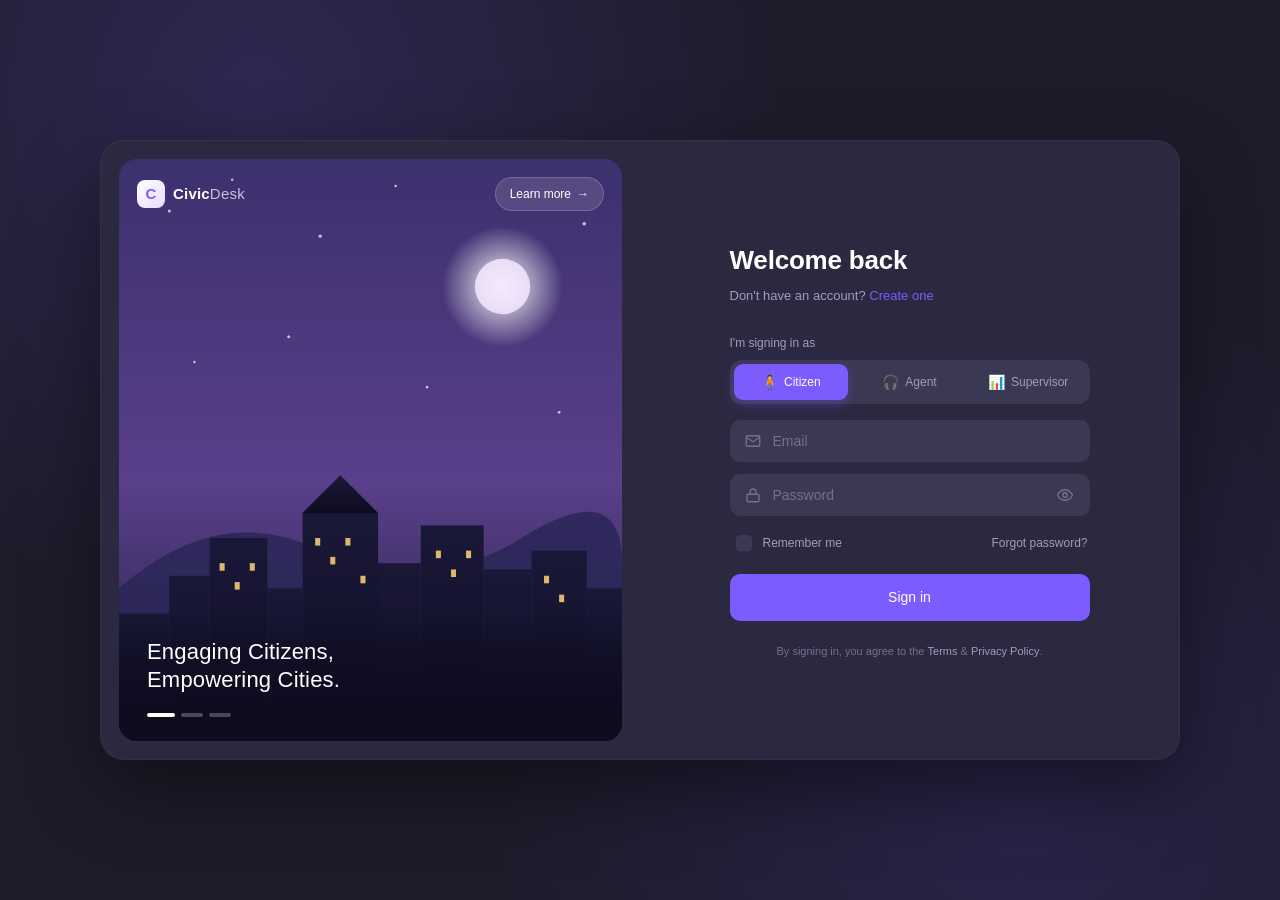
==== index.html @ 08fb34a9 "Add files via upload" ====
<!doctype html>
<html lang="en">
<head>
  <meta charset="utf-8" />
  <meta name="viewport" content="width=device-width, initial-scale=1" />
  <title>Smart Civic Engagement Desk — Sign In</title>
  <link rel="stylesheet" href="styles/main.css" />
  <link rel="stylesheet" href="styles/components.css" />
  <link rel="stylesheet" href="styles/auth.css" />
</head>
<body class="auth-body">
  <main class="auth-page">
    <div class="auth-card">

      <!-- Visual / brand panel -->
      <aside class="auth-visual" aria-hidden="false">
        <div class="auth-visual__inner">
          <div class="auth-visual__top">
            <a href="#" class="auth-brand">
              <span class="auth-brand__mark">C</span>
              <span class="auth-brand__name">Civic<span>Desk</span></span>
            </a>
            <a href="#" class="auth-pill">Learn more <span aria-hidden="true">→</span></a>
          </div>

          <div class="auth-visual__art" aria-hidden="true">
            <svg viewBox="0 0 400 500" preserveAspectRatio="xMidYMid slice" role="img" aria-label="Civic skyline at dusk">
              <defs>
                <linearGradient id="sky" x1="0" y1="0" x2="0" y2="1">
                  <stop offset="0%" stop-color="#3a2f6b"/>
                  <stop offset="55%" stop-color="#5a3f8a"/>
                  <stop offset="100%" stop-color="#1f1c3a"/>
                </linearGradient>
                <linearGradient id="city" x1="0" y1="0" x2="0" y2="1">
                  <stop offset="0%" stop-color="#1a1838"/>
                  <stop offset="100%" stop-color="#0d0c1f"/>
                </linearGradient>
                <radialGradient id="moon" cx="50%" cy="50%" r="50%">
                  <stop offset="0%" stop-color="#fff" stop-opacity="0.95"/>
                  <stop offset="100%" stop-color="#fff" stop-opacity="0"/>
                </radialGradient>
              </defs>

              <rect width="400" height="500" fill="url(#sky)"/>
              <circle cx="305" cy="120" r="48" fill="url(#moon)"/>
              <circle cx="305" cy="120" r="22" fill="#f5e9ff" opacity="0.85"/>

              <g fill="#fff" opacity="0.7">
                <circle cx="40"  cy="60"  r="1.2"/>
                <circle cx="90"  cy="35"  r="1"/>
                <circle cx="160" cy="80"  r="1.3"/>
                <circle cx="220" cy="40"  r="1"/>
                <circle cx="370" cy="70"  r="1.4"/>
                <circle cx="60"  cy="180" r="1"/>
                <circle cx="135" cy="160" r="1.2"/>
                <circle cx="245" cy="200" r="1"/>
                <circle cx="350" cy="220" r="1.1"/>
              </g>

              <path d="M0 360 Q 80 290 160 330 T 320 320 T 400 340 V500 H0 Z" fill="#2a2658" opacity="0.85"/>

              <g fill="url(#city)">
                <rect x="0"   y="380" width="40"  height="120"/>
                <rect x="40"  y="350" width="32"  height="150"/>
                <rect x="72"  y="320" width="46"  height="180"/>
                <rect x="118" y="360" width="28"  height="140"/>
                <rect x="146" y="300" width="60"  height="200"/>
                <polygon points="146,300 176,270 206,300"/>
                <rect x="206" y="340" width="34"  height="160"/>
                <rect x="240" y="310" width="50"  height="190"/>
                <rect x="290" y="345" width="38"  height="155"/>
                <rect x="328" y="330" width="44"  height="170"/>
                <rect x="372" y="360" width="28"  height="140"/>
              </g>

              <g fill="#ffd479" opacity="0.85">
                <rect x="80"  y="340" width="4" height="6"/>
                <rect x="92"  y="355" width="4" height="6"/>
                <rect x="104" y="340" width="4" height="6"/>
                <rect x="156" y="320" width="4" height="6"/>
                <rect x="168" y="335" width="4" height="6"/>
                <rect x="180" y="320" width="4" height="6"/>
                <rect x="192" y="350" width="4" height="6"/>
                <rect x="252" y="330" width="4" height="6"/>
                <rect x="264" y="345" width="4" height="6"/>
                <rect x="276" y="330" width="4" height="6"/>
                <rect x="338" y="350" width="4" height="6"/>
                <rect x="350" y="365" width="4" height="6"/>
              </g>

              <rect x="0" y="450" width="400" height="50" fill="#0d0c1f"/>
            </svg>
          </div>

          <div class="auth-visual__bottom">
            <h2 class="auth-visual__title">Engaging Citizens,<br/>Empowering Cities.</h2>
            <div class="auth-dots" role="tablist" aria-label="Highlights">
              <button class="auth-dot is-active" aria-label="Slide 1" aria-selected="true"></button>
              <button class="auth-dot" aria-label="Slide 2"></button>
              <button class="auth-dot" aria-label="Slide 3"></button>
            </div>
          </div>
        </div>
      </aside>

      <!-- Sign-in panel -->
      <section class="auth-form-panel">
        <div class="auth-form-inner">
          <header class="auth-form-header">
            <h1>Welcome back</h1>
            <p>
              Don't have an account?
              <a href="pages/register.html" class="auth-link">Create one</a>
            </p>
          </header>

          <form id="loginForm" class="auth-form" novalidate>
            <div class="auth-role-select" role="radiogroup" aria-label="Sign in as">
              <span class="auth-role-select__label">I'm signing in as</span>
              <div class="auth-role-segments">
                <button type="button" class="auth-role-seg is-active" data-role="citizen" role="radio" aria-checked="true">
                  <span aria-hidden="true">🧍</span> Citizen
                </button>
                <button type="button" class="auth-role-seg" data-role="agent" role="radio" aria-checked="false">
                  <span aria-hidden="true">🎧</span> Agent
                </button>
                <button type="button" class="auth-role-seg" data-role="supervisor" role="radio" aria-checked="false">
                  <span aria-hidden="true">📊</span> Supervisor
                </button>
              </div>
            </div>

            <div class="auth-field">
              <label for="loginEmail" class="sr-only">Email</label>
              <span class="auth-field__icon" aria-hidden="true">
                <svg viewBox="0 0 24 24" width="18" height="18" fill="none" stroke="currentColor" stroke-width="1.8" stroke-linecap="round" stroke-linejoin="round"><rect x="3" y="5" width="18" height="14" rx="2"/><path d="m3 7 9 6 9-6"/></svg>
              </span>
              <input id="loginEmail" type="email" autocomplete="username" placeholder="Email" required />
            </div>

            <div class="auth-field">
              <label for="loginPassword" class="sr-only">Password</label>
              <span class="auth-field__icon" aria-hidden="true">
                <svg viewBox="0 0 24 24" width="18" height="18" fill="none" stroke="currentColor" stroke-width="1.8" stroke-linecap="round" stroke-linejoin="round"><rect x="4" y="11" width="16" height="10" rx="2"/><path d="M8 11V8a4 4 0 0 1 8 0v3"/></svg>
              </span>
              <input id="loginPassword" type="password" autocomplete="current-password" placeholder="Password" required />
              <button type="button" class="auth-field__toggle" id="pwToggle" aria-label="Show password">
                <svg viewBox="0 0 24 24" width="18" height="18" fill="none" stroke="currentColor" stroke-width="1.8" stroke-linecap="round" stroke-linejoin="round"><path d="M2 12s3.5-7 10-7 10 7 10 7-3.5 7-10 7S2 12 2 12Z"/><circle cx="12" cy="12" r="3"/></svg>
              </button>
            </div>

            <div class="auth-row">
              <label class="auth-checkbox">
                <input type="checkbox" id="rememberMe" />
                <span>Remember me</span>
              </label>
              <a href="pages/forgot-password.html" class="auth-link auth-link--muted">Forgot password?</a>
            </div>

            <button type="submit" class="auth-btn auth-btn--primary">Sign in</button>
          </form>

          <p class="auth-fineprint">
            By signing in, you agree to the
            <a href="#" class="auth-link auth-link--muted">Terms</a> &amp;
            <a href="#" class="auth-link auth-link--muted">Privacy Policy</a>.
          </p>
        </div>
      </section>
    </div>
  </main>

  <script src="scripts/services.js"></script>
  <script>
    document.addEventListener("DOMContentLoaded", () => {
      // Password visibility toggle
      const pwInput  = document.getElementById("loginPassword");
      const pwToggle = document.getElementById("pwToggle");
      pwToggle.addEventListener("click", () => {
        const showing = pwInput.type === "text";
        pwInput.type = showing ? "password" : "text";
        pwToggle.setAttribute("aria-label", showing ? "Show password" : "Hide password");
        pwToggle.classList.toggle("is-on", !showing);
      });

      // Visual carousel dots — swap tagline copy
      const taglines = [
        "Engaging Citizens,<br/>Empowering Cities.",
        "AI Recommendations,<br/>Real-time Service.",
        "Recognize Loyalty,<br/>Build Community.",
      ];
      const titleEl = document.querySelector(".auth-visual__title");
      document.querySelectorAll(".auth-dot").forEach((dot, i) => {
        dot.addEventListener("click", () => {
          document.querySelectorAll(".auth-dot").forEach(d => {
            d.classList.remove("is-active");
            d.setAttribute("aria-selected", "false");
          });
          dot.classList.add("is-active");
          dot.setAttribute("aria-selected", "true");
          titleEl.innerHTML = taglines[i];
        });
      });

// Role selector — segmented control
      let selectedRole = "citizen";
      document.querySelectorAll(".auth-role-seg").forEach((btn) => {
        btn.addEventListener("click", () => {
          document.querySelectorAll(".auth-role-seg").forEach((b) => {
            b.classList.remove("is-active");
            b.setAttribute("aria-checked", "false");
          });
          btn.classList.add("is-active");
          btn.setAttribute("aria-checked", "true");
          selectedRole = btn.getAttribute("data-role");
        });
      });

      // Sign-in submit — honor the selected role
      document.getElementById("loginForm").addEventListener("submit", async (e) => {
        e.preventDefault();
        await window.Services.login(selectedRole);
        window.location.href = destinationFor(selectedRole);
      });

      function destinationFor(role) {
        return role === "citizen"    ? "pages/citizen-dashboard.html"
             : role === "supervisor" ? "pages/insights.html"
                                     : "pages/agent-dashboard.html";
      }
    });
  </script>
</body>
</html>
---- styles/main.css ----
/* =========================================================
   Smart Civic Engagement Desk — Design Tokens & Base
   ========================================================= */

:root {
  /* ---- Color tokens — dark, modern civic palette
     (matches the sign-in / register dark UI) ---- */
  --color-bg: #1d1c2b;
  --color-surface: #2a2940;
  --color-surface-alt: #232238;
  --color-surface-hi: #34324b;        /* slightly lighter (hover, active rows) */
  --color-border: #3d3b55;
  --color-border-strong: #4a4866;

  --color-text: #f3f1ff;
  --color-text-muted: #a09dbe;
  --color-text-subtle: #74708f;

  --color-primary: #7c5cff;           /* signature purple */
  --color-primary-hover: #6a48f0;
  --color-primary-soft: rgba(124, 92, 255, 0.16);

  --color-accent: #4ade80;            /* success green */
  --color-accent-soft: rgba(74, 222, 128, 0.14);

  --color-warn: #fbbf24;
  --color-warn-soft: rgba(251, 191, 36, 0.14);
  --color-danger: #f87171;
  --color-danger-soft: rgba(248, 113, 113, 0.14);
  --color-info: #60a5fa;
  --color-info-soft: rgba(96, 165, 250, 0.14);

  --color-tier-bronze: #c08457;
  --color-tier-silver: #b8c2d0;
  --color-tier-gold:   #f3c969;
  --color-tier-platinum: #b6c4ff;

  /* Spacing */
  --space-1: 4px;
  --space-2: 8px;
  --space-3: 12px;
  --space-4: 16px;
  --space-5: 20px;
  --space-6: 24px;
  --space-8: 32px;
  --space-10: 40px;
  --space-12: 48px;

  /* Radius */
  --radius-sm: 6px;
  --radius-md: 10px;
  --radius-lg: 14px;
  --radius-pill: 999px;

  /* Shadows (deeper for dark UI) */
  --shadow-xs: 0 1px 2px rgba(0, 0, 0, 0.25);
  --shadow-sm: 0 1px 3px rgba(0, 0, 0, 0.3), 0 1px 2px rgba(0, 0, 0, 0.18);
  --shadow-md: 0 6px 18px rgba(0, 0, 0, 0.35);
  --shadow-lg: 0 18px 40px rgba(0, 0, 0, 0.45);

  /* Layout */
  --header-h: 60px;
  --sidebar-w: 240px;
  --sidebar-w-collapsed: 64px;

  /* Typography */
  --font-sans: -apple-system, BlinkMacSystemFont, "Segoe UI", Roboto,
    "Helvetica Neue", Arial, sans-serif;
  --font-mono: ui-monospace, SFMono-Regular, Menlo, Consolas, monospace;
}

/* ---- Reset ---- */
*, *::before, *::after { box-sizing: border-box; }
html, body { margin: 0; padding: 0; }
button { font: inherit; cursor: pointer; }
a { color: inherit; text-decoration: none; }
input, select, textarea, button { font-family: inherit; }
img { max-width: 100%; display: block; }
table { border-collapse: collapse; width: 100%; }

/* ---- Base ---- */
body {
  font-family: var(--font-sans);
  font-size: 14px;
  line-height: 1.5;
  color: var(--color-text);
  background:
    radial-gradient(circle at 18% 8%, rgba(124, 92, 255, 0.10), transparent 45%),
    radial-gradient(circle at 88% 92%, rgba(91, 71, 209, 0.10), transparent 45%),
    var(--color-bg);
  background-attachment: fixed;
  -webkit-font-smoothing: antialiased;
}

h1, h2, h3, h4 { margin: 0 0 var(--space-3); font-weight: 600; color: var(--color-text); }
h1 { font-size: 22px; }
h2 { font-size: 18px; }
h3 { font-size: 16px; }
h4 { font-size: 14px; }

p { margin: 0 0 var(--space-3); }
small, .text-muted { color: var(--color-text-muted); font-size: 12px; }
.text-subtle { color: var(--color-text-subtle); }

/* ---- Utilities ---- */
.flex      { display: flex; }
.flex-col  { display: flex; flex-direction: column; }
.items-center { align-items: center; }
.justify-between { justify-content: space-between; }
.gap-2 { gap: var(--space-2); }
.gap-3 { gap: var(--space-3); }
.gap-4 { gap: var(--space-4); }
.mt-2  { margin-top: var(--space-2); }
.mt-3  { margin-top: var(--space-3); }
.mt-4  { margin-top: var(--space-4); }
.mt-6  { margin-top: var(--space-6); }
.mb-2  { margin-bottom: var(--space-2); }
.mb-3  { margin-bottom: var(--space-3); }
.mb-4  { margin-bottom: var(--space-4); }
.mb-6  { margin-bottom: var(--space-6); }
.w-full { width: 100%; }
.hidden { display: none !important; }

/* Visually hide content but keep it accessible to screen readers */
.sr-only {
  position: absolute !important;
  width: 1px; height: 1px;
  padding: 0; margin: -1px;
  overflow: hidden; clip: rect(0, 0, 0, 0);
  white-space: nowrap; border: 0;
}

.grid { display: grid; gap: var(--space-4); }
.grid-2 { grid-template-columns: repeat(2, minmax(0, 1fr)); }
.grid-3 { grid-template-columns: repeat(3, minmax(0, 1fr)); }
.grid-4 { grid-template-columns: repeat(4, minmax(0, 1fr)); }

@media (max-width: 1100px) {
  .grid-4 { grid-template-columns: repeat(2, 1fr); }
  .grid-3 { grid-template-columns: repeat(2, 1fr); }
}
@media (max-width: 700px) {
  .grid-4, .grid-3, .grid-2 { grid-template-columns: 1fr; }
}
---- styles/components.css ----
/* =========================================================
   Reusable Components: cards, badges, tables, forms, modals
   ========================================================= */

/* ---- Buttons ---- */
.btn {
  display: inline-flex; align-items: center; justify-content: center;
  gap: var(--space-2);
  height: 36px;
  padding: 0 var(--space-4);
  border-radius: var(--radius-md);
  border: 1px solid transparent;
  font-size: 13px; font-weight: 500;
  background: var(--color-surface-hi);
  color: var(--color-text);
  transition: background 0.15s, border-color 0.15s, transform 0.05s;
}
.btn:hover { background: var(--color-border); }
.btn:active { transform: translateY(1px); }
.btn--primary {
  background: var(--color-primary);
  color: #fff;
  border-color: var(--color-primary);
}
.btn--primary:hover { background: var(--color-primary-hover); border-color: var(--color-primary-hover); }
.btn--ghost {
  background: transparent;
  border-color: var(--color-border);
  color: var(--color-text-muted);
}
.btn--ghost:hover { background: var(--color-surface-hi); color: var(--color-text); }
.btn--danger {
  background: var(--color-danger); color: #fff; border-color: var(--color-danger);
}
.btn--sm { height: 30px; padding: 0 var(--space-3); font-size: 12px; }
.btn--block { width: 100%; }

.btn-group { display: inline-flex; gap: var(--space-2); flex-wrap: wrap; }

/* ---- Cards ---- */
.card {
  background: var(--color-surface);
  border: 1px solid var(--color-border);
  border-radius: var(--radius-lg);
  box-shadow: var(--shadow-xs);
}
.card__header {
  padding: var(--space-4) var(--space-5);
  border-bottom: 1px solid var(--color-border);
  display: flex; align-items: center; justify-content: space-between;
  gap: var(--space-3);
}
.card__title { font-size: 14px; font-weight: 600; margin: 0; }
.card__subtitle { font-size: 12px; color: var(--color-text-muted); }
.card__body { padding: var(--space-5); }
.card__footer {
  padding: var(--space-3) var(--space-5);
  border-top: 1px solid var(--color-border);
  background: var(--color-surface-alt);
  border-radius: 0 0 var(--radius-lg) var(--radius-lg);
}

/* ---- KPI / Summary Card ---- */
.kpi-card {
  background: var(--color-surface);
  border: 1px solid var(--color-border);
  border-radius: var(--radius-lg);
  padding: var(--space-5);
  box-shadow: var(--shadow-xs);
}
.kpi-card__label {
  font-size: 12px; color: var(--color-text-muted);
  text-transform: uppercase; letter-spacing: 0.04em;
  margin-bottom: var(--space-2);
}
.kpi-card__value {
  font-size: 26px; font-weight: 700; color: var(--color-text);
  line-height: 1.1;
}
.kpi-card__delta {
  font-size: 12px; margin-top: var(--space-2);
  display: inline-flex; align-items: center; gap: 4px;
}
.kpi-card__delta.up   { color: var(--color-accent); }
.kpi-card__delta.down { color: var(--color-danger); }

/* ---- Badges ---- */
.badge {
  display: inline-flex; align-items: center; gap: 4px;
  padding: 2px 8px;
  font-size: 11px; font-weight: 600;
  border-radius: var(--radius-pill);
  background: var(--color-surface-alt);
  color: var(--color-text-muted);
  border: 1px solid var(--color-border);
}
.badge--info    { background: var(--color-info-soft); color: var(--color-info); border-color: transparent; }
.badge--success { background: var(--color-accent-soft); color: var(--color-accent); border-color: transparent; }
.badge--warn    { background: var(--color-warn-soft); color: var(--color-warn); border-color: transparent; }
.badge--danger  { background: var(--color-danger-soft); color: var(--color-danger); border-color: transparent; }

.tier-badge {
  display: inline-flex; align-items: center; gap: 6px;
  padding: 4px 10px;
  border-radius: var(--radius-pill);
  font-size: 12px; font-weight: 600;
  background: var(--color-surface-alt);
  border: 1px solid var(--color-border);
}
.tier-badge::before {
  content: ""; width: 8px; height: 8px; border-radius: 50%; background: currentColor;
}
.tier-badge.bronze   { color: var(--color-tier-bronze); }
.tier-badge.silver   { color: var(--color-tier-silver); }
.tier-badge.gold     { color: var(--color-tier-gold); }
.tier-badge.platinum { color: var(--color-tier-platinum); }

/* ---- Avatar ---- */
.avatar {
  width: 36px; height: 36px; border-radius: 50%;
  background: var(--color-primary-soft);
  color: #d8caff;
  display: inline-flex; align-items: center; justify-content: center;
  font-weight: 600; font-size: 13px;
  flex-shrink: 0;
}
.avatar--sm { width: 28px; height: 28px; font-size: 11px; }
.avatar--lg { width: 56px; height: 56px; font-size: 18px; }

/* ---- Tables ---- */
.data-table {
  width: 100%;
  font-size: 13px;
}
.data-table th, .data-table td {
  text-align: left;
  padding: var(--space-3) var(--space-4);
  border-bottom: 1px solid var(--color-border);
  vertical-align: middle;
  color: var(--color-text);
}
.data-table th {
  background: var(--color-surface-alt);
  font-weight: 600;
  font-size: 11px;
  color: var(--color-text-subtle);
  text-transform: uppercase;
  letter-spacing: 0.06em;
}
.data-table tbody tr:hover { background: var(--color-surface-hi); }
.data-table tbody tr:last-child td { border-bottom: none; }
.data-table .row-actions { text-align: right; }

/* ---- Forms ---- */
.form-grid { display: grid; gap: var(--space-4); }
.form-grid--2 { grid-template-columns: 1fr 1fr; }
@media (max-width: 700px) { .form-grid--2 { grid-template-columns: 1fr; } }

.form-field { display: flex; flex-direction: column; gap: 6px; }
.form-field label {
  font-size: 12px; font-weight: 600; color: var(--color-text-muted);
}
.form-field input,
.form-field select,
.form-field textarea {
  height: 38px;
  padding: 0 var(--space-3);
  border: 1px solid transparent;
  border-radius: var(--radius-md);
  background: var(--color-surface-hi);
  font-size: 13px;
  color: var(--color-text);
}
.form-field input::placeholder,
.form-field textarea::placeholder { color: var(--color-text-subtle); }
.form-field textarea { height: auto; padding: 10px var(--space-3); min-height: 90px; }
.form-field input:focus,
.form-field select:focus,
.form-field textarea:focus {
  outline: none;
  border-color: var(--color-primary);
  box-shadow: 0 0 0 3px var(--color-primary-soft);
}

/* ---- Filter bar ---- */
.filter-bar {
  display: flex; align-items: center; flex-wrap: wrap;
  gap: var(--space-3);
  background: var(--color-surface);
  border: 1px solid var(--color-border);
  border-radius: var(--radius-lg);
  padding: var(--space-3) var(--space-4);
  margin-bottom: var(--space-4);
}
.filter-bar select,
.filter-bar input {
  height: 32px;
  padding: 0 var(--space-3);
  border: 1px solid transparent;
  border-radius: var(--radius-md);
  background: var(--color-surface-hi);
  color: var(--color-text);
  font-size: 12px;
}
.filter-bar select:focus, .filter-bar input:focus {
  outline: none; border-color: var(--color-primary);
}

/* ---- Tabs ---- */
.tabs {
  display: flex; gap: var(--space-1);
  border-bottom: 1px solid var(--color-border);
  margin-bottom: var(--space-5);
}
.tab {
  padding: 10px var(--space-4);
  font-size: 13px; font-weight: 500;
  color: var(--color-text-muted);
  border: none; background: transparent;
  border-bottom: 2px solid transparent;
  margin-bottom: -1px;
}
.tab:hover { color: var(--color-text); }
.tab.is-active {
  color: var(--color-primary);
  border-bottom-color: var(--color-primary);
}

/* ---- Timeline ---- */
.timeline { position: relative; padding-left: 24px; }
.timeline::before {
  content: ""; position: absolute;
  left: 7px; top: 6px; bottom: 6px; width: 2px;
  background: var(--color-border);
}
.timeline__item { position: relative; padding-bottom: var(--space-5); }
.timeline__item::before {
  content: ""; position: absolute;
  left: -21px; top: 6px;
  width: 12px; height: 12px;
  border-radius: 50%;
  background: var(--color-bg);
  border: 2px solid var(--color-primary);
}
.timeline__time { font-size: 11px; color: var(--color-text-subtle); }
.timeline__title { font-weight: 600; font-size: 13px; margin: 2px 0; }
.timeline__desc  { font-size: 12px; color: var(--color-text-muted); }

/* ---- Alert banners ---- */
.alert {
  display: flex; gap: var(--space-3); align-items: flex-start;
  padding: var(--space-3) var(--space-4);
  border-radius: var(--radius-md);
  border: 1px solid var(--color-border);
  background: var(--color-surface-alt);
  font-size: 13px;
  margin-bottom: var(--space-3);
}
.alert--warn    { background: var(--color-warn-soft); border-color: transparent; color: var(--color-warn); }
.alert--danger  { background: var(--color-danger-soft); border-color: transparent; color: var(--color-danger); }
.alert--info    { background: var(--color-info-soft); border-color: transparent; color: var(--color-info); }
.alert--success { background: var(--color-accent-soft); border-color: transparent; color: var(--color-accent); }
.alert__icon { font-size: 16px; }

/* ---- Empty / loading states ---- */
.empty-state {
  text-align: center;
  padding: var(--space-8) var(--space-4);
  color: var(--color-text-muted);
  border: 1px dashed var(--color-border);
  border-radius: var(--radius-lg);
}
.empty-state__icon { font-size: 28px; margin-bottom: var(--space-2); opacity: 0.7; }

.skeleton {
  background: linear-gradient(90deg,
    var(--color-surface-alt) 25%,
    var(--color-surface-hi) 50%,
    var(--color-surface-alt) 75%);
  background-size: 200% 100%;
  animation: skel 1.4s infinite;
  border-radius: var(--radius-sm);
}
.skeleton--line { height: 12px; margin: 6px 0; }
@keyframes skel {
  0%   { background-position: 200% 0; }
  100% { background-position: -200% 0; }
}

/* ---- Modals ---- */
.modal-overlay {
  position: fixed; inset: 0;
  background: rgba(8, 7, 18, 0.65);
  backdrop-filter: blur(2px);
  display: none;
  align-items: center; justify-content: center;
  z-index: 100;
  padding: var(--space-4);
}
.modal-overlay.is-open { display: flex; }
.modal {
  background: var(--color-surface);
  border-radius: var(--radius-lg);
  width: 100%; max-width: 520px;
  max-height: 90vh; overflow: auto;
  box-shadow: var(--shadow-lg);
}
.modal__header {
  padding: var(--space-4) var(--space-5);
  border-bottom: 1px solid var(--color-border);
  display: flex; justify-content: space-between; align-items: center;
}
.modal__title { font-size: 15px; font-weight: 600; }
.modal__close {
  background: transparent; border: none; font-size: 20px;
  color: var(--color-text-muted);
}
.modal__body { padding: var(--space-5); }
.modal__footer {
  padding: var(--space-4) var(--space-5);
  border-top: 1px solid var(--color-border);
  display: flex; justify-content: flex-end; gap: var(--space-2);
}

/* ---- Profile summary ---- */
.profile-summary {
  display: flex; gap: var(--space-5); align-items: center;
  flex-wrap: wrap;
}
.profile-summary__meta { line-height: 1.4; }
.profile-summary__name { font-size: 20px; font-weight: 700; margin: 0 0 2px; }
.profile-summary__sub  { font-size: 12px; color: var(--color-text-muted); }
.profile-summary__stats {
  display: flex; gap: var(--space-6); margin-left: auto; flex-wrap: wrap;
}
.profile-stat__label { font-size: 11px; color: var(--color-text-muted); text-transform: uppercase; }
.profile-stat__value { font-size: 18px; font-weight: 700; }

/* ---- Chart placeholder ---- */
.chart-placeholder {
  height: 220px;
  background:
    repeating-linear-gradient(
      45deg,
      var(--color-surface-alt),
      var(--color-surface-alt) 10px,
      var(--color-surface-hi) 10px,
      var(--color-surface-hi) 20px
    );
  border: 1px dashed var(--color-border);
  border-radius: var(--radius-md);
  display: flex; align-items: center; justify-content: center;
  color: var(--color-text-subtle);
  font-size: 12px;
}

/* ---- Recommendation / AI card ---- */
.reco-card {
  border: 1px solid var(--color-border);
  border-radius: var(--radius-md);
  padding: var(--space-4);
  display: flex; gap: var(--space-3);
  background: var(--color-surface);
  transition: opacity 0.2s;
}
.reco-card.is-applied { opacity: 0.55; }
.reco-card__icon {
  width: 32px; height: 32px; border-radius: var(--radius-sm);
  background: var(--color-primary-soft); color: #d8caff;
  display: inline-flex; align-items: center; justify-content: center;
  font-size: 16px; flex-shrink: 0;
}
.reco-card__title { font-weight: 600; font-size: 13px; }
.reco-card__why   { font-size: 12px; color: var(--color-text-muted); margin-top: 2px; }
.reco-card__actions { margin-top: var(--space-3); }

/* ---- Toasts ---- */
.toast-container {
  position: fixed;
  top: 16px; right: 16px;
  display: flex; flex-direction: column; gap: 8px;
  z-index: 200;
  pointer-events: none;
}
.toast {
  pointer-events: auto;
  display: flex; align-items: flex-start; gap: 10px;
  min-width: 260px; max-width: 360px;
  padding: 10px 12px;
  background: var(--color-surface);
  border: 1px solid var(--color-border);
  border-left: 4px solid var(--color-primary);
  border-radius: var(--radius-md);
  box-shadow: var(--shadow-md);
  opacity: 0;
  transform: translateX(8px);
  transition: opacity 0.15s, transform 0.15s;
  font-size: 13px;
}
.toast.is-visible { opacity: 1; transform: translateX(0); }
.toast--success { border-left-color: var(--color-accent); }
.toast--info    { border-left-color: var(--color-info); }
.toast--warn    { border-left-color: var(--color-warn); }
.toast--danger  { border-left-color: var(--color-danger); }
.toast__icon { font-size: 14px; line-height: 1.2; }
.toast__msg  { flex: 1; }
.toast__close {
  background: transparent; border: none; color: var(--color-text-muted);
  font-size: 16px; cursor: pointer; padding: 0 2px;
}

/* ---- Tier progress bar ---- */
.tier-progress {
  display: flex; flex-direction: column; gap: 6px;
}
.tier-progress__bar {
  position: relative;
  height: 8px;
  background: var(--color-border);
  border-radius: var(--radius-pill);
  overflow: hidden;
}
.tier-progress__fill {
  position: absolute; top: 0; left: 0; bottom: 0;
  background: linear-gradient(90deg, var(--color-primary), var(--color-accent));
  border-radius: var(--radius-pill);
  transition: width 0.3s ease;
}
.tier-progress__meta {
  display: flex; justify-content: space-between;
  font-size: 11px; color: var(--color-text-muted);
}

/* ---- Star rating input ---- */
.rating-input {
  display: inline-flex; gap: 4px;
  font-size: 24px; cursor: pointer;
}
.rating-input button {
  background: none; border: none; padding: 0;
  color: var(--color-border-strong); cursor: pointer;
  line-height: 1;
}
.rating-input button.is-on,
.rating-input button.is-hover { color: var(--color-warn); }

/* ---- Login ---- */
.login-shell {
  min-height: 100vh;
  display: grid;
  grid-template-columns: 1fr 1fr;
}
@media (max-width: 900px) { .login-shell { grid-template-columns: 1fr; } }

.login-hero {
  background: linear-gradient(135deg, var(--color-primary) 0%, #2c5fa8 100%);
  color: #fff;
  padding: var(--space-12) var(--space-10);
  display: flex; flex-direction: column; justify-content: space-between;
}
.login-hero h1 { color: #fff; font-size: 28px; }
.login-hero p  { color: rgba(255,255,255,0.85); max-width: 380px; }
.login-hero ul { padding-left: 18px; color: rgba(255,255,255,0.85); }
.login-hero ul li { margin-bottom: 6px; }
@media (max-width: 900px) { .login-hero { display: none; } }

.login-panel {
  display: flex; align-items: center; justify-content: center;
  padding: var(--space-10);
}
.login-card {
  width: 100%; max-width: 380px;
}
.login-card h2 { font-size: 22px; margin-bottom: 4px; }
.login-card p  { color: var(--color-text-muted); margin-bottom: var(--space-5); }

.role-picker {
  display: grid; gap: var(--space-2); margin-top: var(--space-3);
}
.role-picker__btn {
  text-align: left;
  padding: var(--space-3) var(--space-4);
  border: 1px solid var(--color-border);
  border-radius: var(--radius-md);
  background: var(--color-surface);
  font-size: 13px;
  display: flex; gap: var(--space-3); align-items: center;
}
.role-picker__btn:hover { border-color: var(--color-primary); }
.role-picker__btn.is-selected {
  border-color: var(--color-primary);
  background: var(--color-primary-soft);
  box-shadow: 0 0 0 3px rgba(31,75,142,0.12);
}
.role-picker__btn .role-icon {
  width: 32px; height: 32px; border-radius: 50%;
  background: var(--color-primary-soft); color: var(--color-primary);
  display: inline-flex; align-items: center; justify-content: center;
}
.role-picker__btn small { display: block; color: var(--color-text-muted); }

/* Login divider */
.login-divider {
  display: flex; align-items: center; gap: var(--space-3);
  margin: var(--space-5) 0 var(--space-3);
  color: var(--color-text-muted); font-size: 12px;
}
.login-divider::before, .login-divider::after {
  content: ""; flex: 1; height: 1px; background: var(--color-border);
}
.btn--accent {
  background: var(--color-accent); color: #fff; border-color: var(--color-accent);
}
.btn--accent:hover { background: #0c7a61; border-color: #0c7a61; }
.text-center { text-align: center; }

/* ---- Registration wizard ---- */
.register-card { max-width: 540px; }
.register-help {
  background: rgba(255,255,255,0.08);
  border: 1px solid rgba(255,255,255,0.18);
  border-radius: var(--radius-md);
  padding: var(--space-4);
  color: rgba(255,255,255,0.9);
  font-size: 13px;
}
.register-help ul { padding-left: 18px; }
.register-help li { margin-bottom: 4px; }

.stepper {
  display: flex; gap: var(--space-2);
  list-style: none; padding: 0; margin: 0 0 var(--space-5);
  counter-reset: step;
}
.stepper__item {
  flex: 1;
  display: flex; align-items: center; gap: var(--space-2);
  font-size: 12px; color: var(--color-text-muted);
  position: relative;
}
.stepper__item:not(:last-child)::after {
  content: ""; position: absolute; top: 14px; left: 32px; right: -4px;
  height: 2px; background: var(--color-border); z-index: 0;
}
.stepper__num {
  width: 28px; height: 28px; border-radius: 50%;
  display: inline-flex; align-items: center; justify-content: center;
  background: var(--color-surface); border: 2px solid var(--color-border);
  font-weight: 600; color: var(--color-text-muted);
  position: relative; z-index: 1;
}
.stepper__label { white-space: nowrap; }
.stepper__item.is-active { color: var(--color-primary); font-weight: 600; }
.stepper__item.is-active .stepper__num {
  background: var(--color-primary); color: #fff; border-color: var(--color-primary);
}
.stepper__item.is-done .stepper__num {
  background: var(--color-accent); color: #fff; border-color: var(--color-accent);
}
.stepper__item.is-done:not(:last-child)::after { background: var(--color-accent); }

.reg-step { display: none; }
.reg-step.is-active { display: block; }
.reg-step h2 { font-size: 20px; margin-bottom: 4px; }
.reg-step > p { color: var(--color-text-muted); margin-bottom: var(--space-4); }

.reg-actions {
  display: flex; justify-content: space-between; gap: var(--space-3);
  margin-top: var(--space-5);
  padding-top: var(--space-4);
  border-top: 1px solid var(--color-border);
}

.checkbox-row {
  display: flex; gap: var(--space-4); flex-wrap: wrap;
  align-items: center; font-size: 14px;
}
.checkbox-row label { display: inline-flex; align-items: center; gap: 6px; }
.checkbox-grid {
  display: grid; grid-template-columns: 1fr 1fr; gap: var(--space-2);
  font-size: 14px;
}
.checkbox-grid label { display: inline-flex; align-items: center; gap: 6px; }

.form-hint { color: var(--color-text-muted); font-size: 12px; margin-top: 4px; display: block; }

.pw-meter {
  height: 6px; background: var(--color-border); border-radius: 3px;
  margin-top: 6px; overflow: hidden;
}
.pw-meter span {
  display: block; height: 100%; width: 0%;
  background: var(--color-danger); transition: width 0.2s, background 0.2s;
}
.pw-meter span[data-strength="2"] { background: var(--color-warn); }
.pw-meter span[data-strength="3"] { background: var(--color-info); }
.pw-meter span[data-strength="4"] { background: var(--color-accent); }

.review-card {
  border: 1px solid var(--color-border);
  border-radius: var(--radius-md);
  background: var(--color-surface-alt);
  padding: var(--space-4);
}
.review-row {
  display: flex; justify-content: space-between; gap: var(--space-3);
  padding: 6px 0;
  border-bottom: 1px dashed var(--color-border);
  font-size: 14px;
}
.review-row:last-child { border-bottom: none; }
.review-row__label { color: var(--color-text-muted); }
.review-row__value { color: var(--color-text); font-weight: 500; text-align: right; }

.callout {
  padding: var(--space-3); border-radius: var(--radius-md);
  font-size: 13px; border: 1px solid;
}
.callout--info {
  background: var(--color-info-soft); border-color: var(--color-info);
  color: var(--color-info);
}

.success-icon {
  width: 56px; height: 56px; border-radius: 50%;
  background: var(--color-accent); color: #fff;
  display: inline-flex; align-items: center; justify-content: center;
  font-size: 32px; margin-bottom: var(--space-3);
}
---- styles/auth.css ----
/* =========================================================
   Auth pages — modern dark theme (sign-in & registration)
   Self-contained: doesn't rely on .login-* legacy classes.
   ========================================================= */

:root {
  --auth-bg:        #1d1c2b;
  --auth-card:      #2a2940;
  --auth-card-2:    #232238;
  --auth-panel:     #2a2940;
  --auth-input:     #3a3852;
  --auth-input-focus: #46435f;
  --auth-border:    #3d3b55;
  --auth-text:      #f3f1ff;
  --auth-text-mut:  #a09dbe;
  --auth-text-sub:  #74708f;
  --auth-accent:    #7c5cff;
  --auth-accent-hov:#6a48f0;
  --auth-success:   #4ade80;
  --auth-danger:    #f87171;
  --auth-warn:      #fbbf24;
}

.auth-body {
  margin: 0;
  min-height: 100vh;
  background:
    radial-gradient(circle at 20% 10%, rgba(124,92,255,0.18), transparent 40%),
    radial-gradient(circle at 80% 90%, rgba(91,71,209,0.18), transparent 40%),
    var(--auth-bg);
  color: var(--auth-text);
  font-family: var(--font-sans);
  -webkit-font-smoothing: antialiased;
}

.auth-page {
  min-height: 100vh;
  display: flex; align-items: center; justify-content: center;
  padding: 32px 24px;
}

.auth-card {
  width: 100%; max-width: 1080px;
  background: var(--auth-card);
  border-radius: 24px;
  display: grid;
  grid-template-columns: 1fr 1fr;
  overflow: hidden;
  box-shadow: 0 30px 80px rgba(0,0,0,0.45), 0 1px 0 rgba(255,255,255,0.04) inset;
  border: 1px solid rgba(255,255,255,0.04);
  min-height: 620px;
}

/* ---------- Visual / brand panel ---------- */
.auth-visual {
  padding: 18px;
  background: var(--auth-card);
}
.auth-visual__inner {
  position: relative;
  height: 100%;
  border-radius: 18px;
  overflow: hidden;
  background: linear-gradient(180deg, #2a2156 0%, #1a1638 100%);
  display: flex; flex-direction: column;
}

.auth-visual__top {
  position: absolute; top: 0; left: 0; right: 0;
  padding: 18px 18px 0;
  display: flex; justify-content: space-between; align-items: center;
  z-index: 2;
}
.auth-brand {
  display: inline-flex; align-items: center; gap: 8px;
  color: #fff; font-weight: 600; font-size: 15px; letter-spacing: 0.2px;
}
.auth-brand__mark {
  width: 28px; height: 28px; border-radius: 8px;
  background: linear-gradient(135deg, #fff 0%, #e6dcff 100%);
  color: var(--auth-accent);
  display: inline-flex; align-items: center; justify-content: center;
  font-weight: 700;
}
.auth-brand__name span { opacity: 0.7; font-weight: 400; }

.auth-pill {
  display: inline-flex; align-items: center; gap: 6px;
  padding: 7px 14px;
  background: rgba(255,255,255,0.12);
  backdrop-filter: blur(8px);
  border: 1px solid rgba(255,255,255,0.18);
  color: #fff; font-size: 12px; font-weight: 500;
  border-radius: 999px;
  transition: background 0.15s;
}
.auth-pill:hover { background: rgba(255,255,255,0.2); }

.auth-visual__art {
  position: absolute; inset: 0;
  z-index: 1;
}
.auth-visual__art svg { width: 100%; height: 100%; display: block; }

.auth-visual__bottom {
  position: relative;
  margin-top: auto;
  padding: 28px 28px 24px;
  z-index: 2;
  background: linear-gradient(180deg, transparent 0%, rgba(13,12,31,0.85) 60%);
}
.auth-visual__title {
  margin: 0 0 18px;
  color: #fff;
  font-size: 22px;
  line-height: 1.3;
  font-weight: 500;
  letter-spacing: 0.2px;
}

.auth-dots {
  display: flex; gap: 6px;
}
.auth-dot {
  width: 22px; height: 4px;
  border-radius: 999px;
  border: none;
  background: rgba(255,255,255,0.25);
  padding: 0;
  cursor: pointer;
  transition: background 0.2s, width 0.2s;
}
.auth-dot.is-active { background: #fff; width: 28px; }

/* ---------- Form panel ---------- */
.auth-form-panel {
  padding: 56px 56px;
  display: flex; align-items: center;
  background: var(--auth-card);
}
.auth-form-inner {
  width: 100%;
  max-width: 360px;
  margin: 0 auto;
}

.auth-form-header h1 {
  margin: 0 0 6px;
  color: #fff;
  font-size: 26px;
  font-weight: 600;
  letter-spacing: -0.2px;
}
.auth-form-header p {
  margin: 0 0 28px;
  color: var(--auth-text-mut);
  font-size: 13px;
}
.auth-link {
  color: var(--auth-accent);
  font-weight: 500;
  text-decoration: none;
}
.auth-link:hover { text-decoration: underline; }
.auth-link--muted { color: var(--auth-text-mut); }
.auth-link--muted:hover { color: var(--auth-text); }

/* Input fields */
.auth-form { display: flex; flex-direction: column; gap: 12px; }

/* Role selector (segmented) */
.auth-role-select {
  display: flex; flex-direction: column; gap: 8px;
  margin-bottom: 4px;
}
.auth-role-select__label {
  font-size: 12px;
  color: var(--auth-text-mut);
}
.auth-role-segments {
  display: grid;
  grid-template-columns: repeat(3, 1fr);
  gap: 4px;
  padding: 4px;
  background: var(--auth-input);
  border-radius: 12px;
}
.auth-role-seg {
  display: inline-flex; align-items: center; justify-content: center;
  gap: 6px;
  padding: 9px 8px;
  border: none;
  background: transparent;
  color: var(--auth-text-mut);
  font-size: 12px; font-weight: 500;
  border-radius: 9px;
  cursor: pointer;
  transition: background 0.15s, color 0.15s, box-shadow 0.15s;
}
.auth-role-seg:hover { color: var(--auth-text); }
.auth-role-seg.is-active {
  background: var(--auth-accent);
  color: #fff;
  box-shadow: 0 4px 12px rgba(124, 92, 255, 0.35);
}
.auth-role-seg span { font-size: 14px; line-height: 1; }
@media (max-width: 380px) {
  .auth-role-seg { padding: 9px 4px; font-size: 11px; }
}

.auth-field {
  position: relative;
  display: flex; align-items: center;
}
.auth-field__icon {
  position: absolute; left: 14px;
  display: inline-flex; align-items: center;
  color: var(--auth-text-sub);
  pointer-events: none;
}
.auth-field input {
  flex: 1;
  width: 100%;
  background: var(--auth-input);
  border: 1px solid transparent;
  border-radius: 10px;
  padding: 12px 14px 12px 42px;
  color: var(--auth-text);
  font-size: 14px;
  outline: none;
  transition: border-color 0.15s, background 0.15s;
}
.auth-field input::placeholder { color: var(--auth-text-sub); }
.auth-field input:focus {
  background: var(--auth-input-focus);
  border-color: var(--auth-accent);
}
.auth-field__toggle {
  position: absolute; right: 10px;
  background: transparent; border: none;
  color: var(--auth-text-sub);
  padding: 6px; border-radius: 6px;
  display: inline-flex;
  cursor: pointer;
}
.auth-field__toggle:hover { color: var(--auth-text); background: rgba(255,255,255,0.05); }
.auth-field__toggle.is-on { color: var(--auth-accent); }

/* Checkbox + helper row */
.auth-row {
  display: flex; justify-content: space-between; align-items: center;
  font-size: 12px;
  margin: 4px 2px 0;
}
.auth-checkbox {
  display: inline-flex; align-items: center; gap: 8px;
  color: var(--auth-text-mut);
  cursor: pointer;
  user-select: none;
}
.auth-checkbox input {
  appearance: none;
  width: 16px; height: 16px;
  border: 1.5px solid var(--auth-border);
  border-radius: 4px;
  background: var(--auth-input);
  display: inline-grid; place-content: center;
  cursor: pointer;
  transition: background 0.15s, border-color 0.15s;
}
.auth-checkbox input:checked {
  background: var(--auth-accent);
  border-color: var(--auth-accent);
}
.auth-checkbox input:checked::after {
  content: "";
  width: 9px; height: 5px;
  border: solid #fff; border-width: 0 0 2px 2px;
  transform: rotate(-45deg) translate(1px, -1px);
}

/* Buttons */
.auth-btn {
  display: inline-flex; align-items: center; justify-content: center;
  gap: 10px;
  padding: 12px 18px;
  border-radius: 10px;
  border: 1px solid transparent;
  font-size: 14px; font-weight: 500;
  cursor: pointer;
  transition: background 0.15s, border-color 0.15s, transform 0.05s;
}
.auth-btn:active { transform: translateY(1px); }
.auth-btn--primary {
  width: 100%;
  background: var(--auth-accent);
  color: #fff;
  margin-top: 8px;
}
.auth-btn--primary:hover { background: var(--auth-accent-hov); }
.auth-btn--social {
  flex: 1;
  background: transparent;
  border-color: var(--auth-border);
  color: var(--auth-text);
}
.auth-btn--social:hover {
  background: rgba(255,255,255,0.04);
  border-color: rgba(255,255,255,0.25);
}
.auth-social {
  display: flex; gap: 12px;
}

/* Divider */
.auth-divider {
  display: flex; align-items: center; gap: 12px;
  margin: 22px 0 18px;
  color: var(--auth-text-sub);
  font-size: 12px;
}
.auth-divider::before, .auth-divider::after {
  content: ""; flex: 1; height: 1px;
  background: var(--auth-border);
}

.auth-fineprint {
  margin: 22px 0 0;
  color: var(--auth-text-sub);
  font-size: 11px;
  text-align: center;
}

/* Inline error + hint copy under fields */
.auth-error {
  display: block;
  margin: 6px 2px 0;
  font-size: 12px;
  color: var(--auth-danger);
}
.auth-hint {
  display: block;
  margin: 6px 2px 0;
  font-size: 12px;
  color: var(--auth-text-sub);
}

/* Single-panel auth card (no visual side) */
.auth-card--single {
  max-width: 460px;
  grid-template-columns: 1fr;
}

/* Inline brand mark above a single-panel form */
.auth-brand--inline {
  display: inline-flex; align-items: center; gap: 10px;
  margin-bottom: 28px;
  text-decoration: none;
  color: var(--auth-text);
}

/* Anchor styled as a primary button */
.auth-btn--link {
  text-decoration: none;
  display: block;
  width: 100%;
  text-align: center;
  margin-top: 18px;
}

/* ---------- Responsive ---------- */
@media (max-width: 900px) {
  .auth-card { grid-template-columns: 1fr; max-width: 460px; min-height: 0; }
  .auth-visual { display: none; }
  .auth-form-panel { padding: 40px 28px; }
}

/* =========================================================
   Registration wizard overrides — reuse dark theme
   ========================================================= */
.auth-form-panel--wide {
  padding: 48px 48px;
}
.auth-form-panel--wide .auth-form-inner { max-width: 440px; }

.reg-stepper {
  display: flex; gap: 8px;
  list-style: none; margin: 0 0 24px; padding: 0;
}
.reg-stepper__item {
  flex: 1;
  font-size: 11px;
  color: var(--auth-text-sub);
  display: flex; align-items: center; gap: 8px;
  position: relative;
}
.reg-stepper__item:not(:last-child)::after {
  content: ""; position: absolute; left: 28px; right: -4px; top: 11px;
  height: 2px; background: var(--auth-border);
}
.reg-stepper__num {
  width: 24px; height: 24px; border-radius: 50%;
  background: var(--auth-input);
  border: 1.5px solid var(--auth-border);
  display: inline-flex; align-items: center; justify-content: center;
  font-weight: 600; color: var(--auth-text-mut);
  position: relative; z-index: 1;
  font-size: 12px;
}
.reg-stepper__item.is-active .reg-stepper__num {
  background: var(--auth-accent); border-color: var(--auth-accent); color: #fff;
}
.reg-stepper__item.is-active { color: var(--auth-text); font-weight: 500; }
.reg-stepper__item.is-done .reg-stepper__num {
  background: var(--auth-success); border-color: var(--auth-success); color: #0e2818;
}
.reg-stepper__item.is-done:not(:last-child)::after { background: var(--auth-success); }

.reg-step { display: none; }
.reg-step.is-active { display: block; }

.reg-roles {
  display: grid; gap: 10px; margin-top: 8px;
}
.reg-role {
  text-align: left;
  background: var(--auth-input);
  border: 1.5px solid transparent;
  border-radius: 12px;
  padding: 14px 16px;
  display: flex; gap: 14px; align-items: center;
  color: var(--auth-text);
  font-size: 13px;
  cursor: pointer;
  transition: border-color 0.15s, background 0.15s;
}
.reg-role:hover { background: var(--auth-input-focus); }
.reg-role.is-selected {
  border-color: var(--auth-accent);
  background: rgba(124,92,255,0.12);
}
.reg-role__icon {
  width: 38px; height: 38px; border-radius: 10px;
  background: rgba(124,92,255,0.18);
  color: var(--auth-accent);
  display: inline-grid; place-content: center;
  font-size: 18px;
  flex-shrink: 0;
}
.reg-role strong { display: block; color: #fff; font-weight: 600; margin-bottom: 2px; }
.reg-role small { color: var(--auth-text-mut); font-size: 12px; }

.reg-grid { display: grid; gap: 12px; }
.reg-grid--2 { grid-template-columns: 1fr 1fr; }
@media (max-width: 700px) { .reg-grid--2 { grid-template-columns: 1fr; } }

.reg-label {
  display: block;
  font-size: 12px;
  color: var(--auth-text-mut);
  margin-bottom: 6px;
}
.reg-input {
  width: 100%;
  background: var(--auth-input);
  border: 1px solid transparent;
  border-radius: 10px;
  padding: 11px 14px;
  color: var(--auth-text);
  font-size: 14px;
  outline: none;
}
.reg-input::placeholder { color: var(--auth-text-sub); }
.reg-input:focus { background: var(--auth-input-focus); border-color: var(--auth-accent); }
select.reg-input { appearance: none; background-image: url("data:image/svg+xml;utf8,<svg xmlns='http://www.w3.org/2000/svg' width='12' height='12' viewBox='0 0 24 24' fill='none' stroke='%23a09dbe' stroke-width='2' stroke-linecap='round' stroke-linejoin='round'><polyline points='6 9 12 15 18 9'/></svg>"); background-repeat: no-repeat; background-position: right 14px center; padding-right: 36px; }
textarea.reg-input { resize: vertical; min-height: 80px; }

.reg-hint {
  display: block;
  margin-top: 4px;
  font-size: 11px;
  color: var(--auth-text-sub);
}

.reg-check-grid {
  display: grid; grid-template-columns: 1fr 1fr; gap: 8px;
}
.reg-check {
  display: inline-flex; align-items: center; gap: 8px;
  font-size: 13px; color: var(--auth-text-mut);
  cursor: pointer;
}
.reg-check input[type="checkbox"],
.reg-check input[type="radio"] {
  appearance: none;
  width: 16px; height: 16px;
  border: 1.5px solid var(--auth-border);
  border-radius: 4px;
  background: var(--auth-input);
  display: inline-grid; place-content: center;
  cursor: pointer;
}
.reg-check input[type="radio"] { border-radius: 50%; }
.reg-check input:checked { background: var(--auth-accent); border-color: var(--auth-accent); }
.reg-check input[type="checkbox"]:checked::after {
  content: ""; width: 9px; height: 5px;
  border: solid #fff; border-width: 0 0 2px 2px;
  transform: rotate(-45deg) translate(1px, -1px);
}
.reg-check input[type="radio"]:checked::after {
  content: ""; width: 6px; height: 6px; border-radius: 50%; background: #fff;
}

.reg-callout {
  background: rgba(124,92,255,0.1);
  border: 1px solid rgba(124,92,255,0.3);
  border-radius: 10px;
  padding: 12px 14px;
  font-size: 12px;
  color: var(--auth-text);
}

.reg-pw-meter {
  height: 4px; background: var(--auth-border);
  border-radius: 999px; margin-top: 8px; overflow: hidden;
}
.reg-pw-meter span {
  display: block; height: 100%; width: 0%;
  background: var(--auth-danger);
  transition: width 0.2s, background 0.2s;
}
.reg-pw-meter span[data-strength="2"] { background: var(--auth-warn); }
.reg-pw-meter span[data-strength="3"] { background: #60a5fa; }
.reg-pw-meter span[data-strength="4"] { background: var(--auth-success); }

.reg-actions {
  display: flex; justify-content: space-between; gap: 12px;
  margin-top: 24px;
}
.reg-actions .auth-btn { flex: 0 0 auto; padding: 11px 20px; width: auto; margin: 0; }
.reg-actions .auth-btn--primary { background: var(--auth-accent); }
.reg-actions .auth-btn--ghost {
  background: transparent;
  color: var(--auth-text-mut);
  border-color: var(--auth-border);
}
.reg-actions .auth-btn--ghost:hover { background: rgba(255,255,255,0.04); color: var(--auth-text); }

.reg-review {
  background: var(--auth-input);
  border-radius: 12px;
  padding: 8px 16px;
}
.reg-review__row {
  display: flex; justify-content: space-between; gap: 12px;
  padding: 10px 0;
  border-bottom: 1px solid var(--auth-border);
  font-size: 13px;
}
.reg-review__row:last-child { border-bottom: none; }
.reg-review__label { color: var(--auth-text-mut); }
.reg-review__value { color: var(--auth-text); font-weight: 500; text-align: right; }

.reg-success {
  text-align: center;
}
.reg-success__icon {
  width: 64px; height: 64px; border-radius: 50%;
  background: var(--auth-success); color: #0e2818;
  display: inline-grid; place-content: center;
  font-size: 32px; font-weight: 700;
  margin: 0 auto 16px;
}

.reg-disabled { opacity: 0.55; pointer-events: none; }
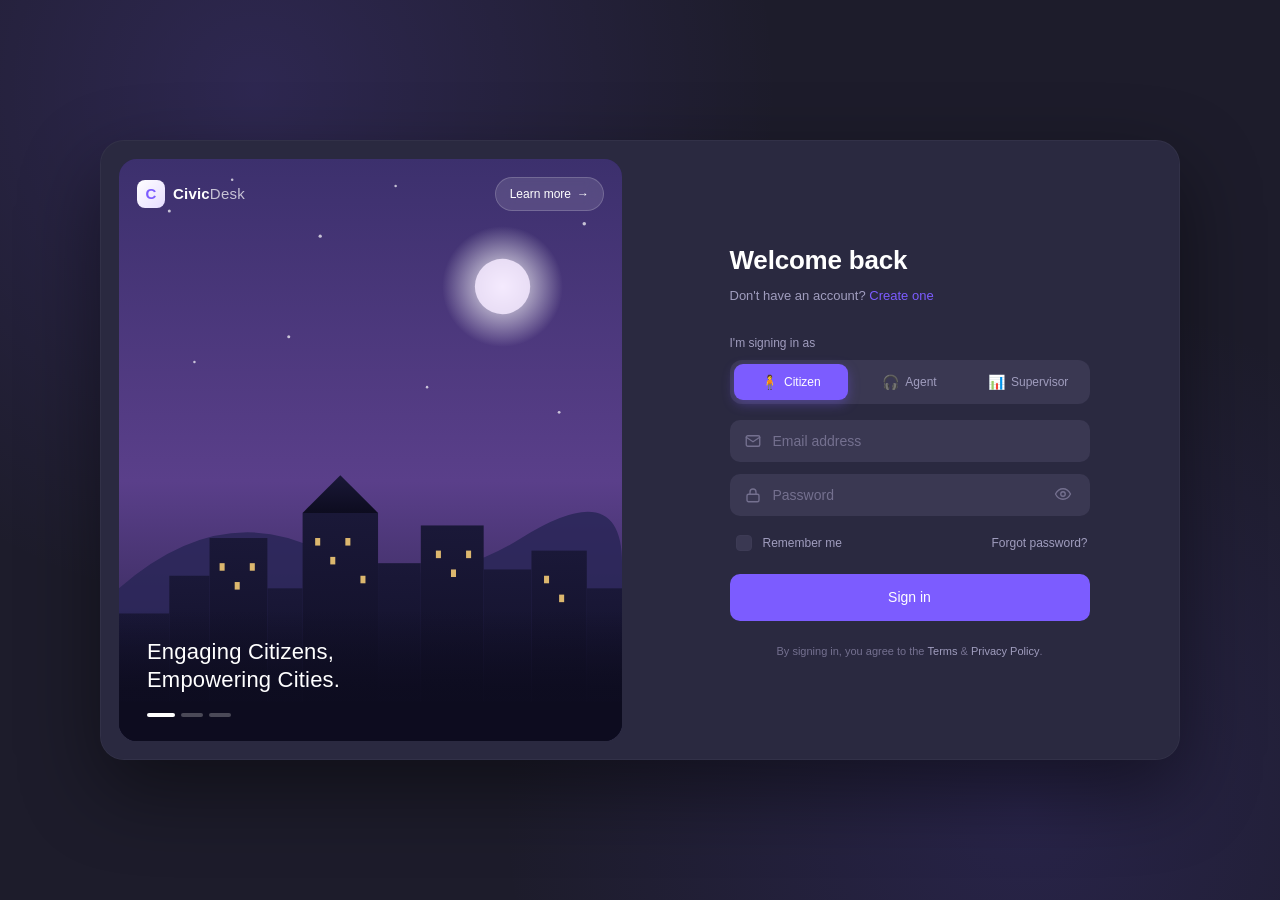
==== commit fd39e831: "Add files via upload" ====
--- a/index.html
+++ b/index.html
@@ -7,6 +7,7 @@
   <link rel="stylesheet" href="styles/main.css" />
   <link rel="stylesheet" href="styles/components.css" />
   <link rel="stylesheet" href="styles/auth.css" />
+  <link rel="stylesheet" href="styles/a11y.css" />
 </head>
 <body class="auth-body">
   <main class="auth-page">
@@ -95,9 +96,9 @@
           <div class="auth-visual__bottom">
             <h2 class="auth-visual__title">Engaging Citizens,<br/>Empowering Cities.</h2>
             <div class="auth-dots" role="tablist" aria-label="Highlights">
-              <button class="auth-dot is-active" aria-label="Slide 1" aria-selected="true"></button>
-              <button class="auth-dot" aria-label="Slide 2"></button>
-              <button class="auth-dot" aria-label="Slide 3"></button>
+              <button type="button" role="tab" class="auth-dot is-active" aria-label="Highlight 1 of 3" aria-selected="true"></button>
+              <button type="button" role="tab" class="auth-dot" aria-label="Highlight 2 of 3" aria-selected="false"></button>
+              <button type="button" role="tab" class="auth-dot" aria-label="Highlight 3 of 3" aria-selected="false"></button>
             </div>
           </div>
         </div>
@@ -107,35 +108,35 @@
       <section class="auth-form-panel">
         <div class="auth-form-inner">
           <header class="auth-form-header">
-            <h1>Welcome back</h1>
+            <h1 id="loginHeading">Welcome back</h1>
             <p>
               Don't have an account?
               <a href="pages/register.html" class="auth-link">Create one</a>
             </p>
           </header>
 
-          <form id="loginForm" class="auth-form" novalidate>
-            <div class="auth-role-select" role="radiogroup" aria-label="Sign in as">
-              <span class="auth-role-select__label">I'm signing in as</span>
+          <form id="loginForm" class="auth-form" novalidate aria-labelledby="loginHeading">
+            <div class="auth-role-select" role="radiogroup" aria-labelledby="roleSelectLabel">
+              <span class="auth-role-select__label" id="roleSelectLabel">I'm signing in as</span>
               <div class="auth-role-segments">
-                <button type="button" class="auth-role-seg is-active" data-role="citizen" role="radio" aria-checked="true">
+                <button type="button" class="auth-role-seg is-active" data-role="citizen" role="radio" aria-checked="true" tabindex="0">
                   <span aria-hidden="true">🧍</span> Citizen
                 </button>
-                <button type="button" class="auth-role-seg" data-role="agent" role="radio" aria-checked="false">
+                <button type="button" class="auth-role-seg" data-role="agent" role="radio" aria-checked="false" tabindex="-1">
                   <span aria-hidden="true">🎧</span> Agent
                 </button>
-                <button type="button" class="auth-role-seg" data-role="supervisor" role="radio" aria-checked="false">
+                <button type="button" class="auth-role-seg" data-role="supervisor" role="radio" aria-checked="false" tabindex="-1">
                   <span aria-hidden="true">📊</span> Supervisor
                 </button>
               </div>
             </div>
 
             <div class="auth-field">
-              <label for="loginEmail" class="sr-only">Email</label>
+              <label for="loginEmail" class="sr-only">Email address</label>
               <span class="auth-field__icon" aria-hidden="true">
                 <svg viewBox="0 0 24 24" width="18" height="18" fill="none" stroke="currentColor" stroke-width="1.8" stroke-linecap="round" stroke-linejoin="round"><rect x="3" y="5" width="18" height="14" rx="2"/><path d="m3 7 9 6 9-6"/></svg>
               </span>
-              <input id="loginEmail" type="email" autocomplete="username" placeholder="Email" required />
+              <input id="loginEmail" type="email" autocomplete="username" placeholder="Email address" aria-required="true" required />
             </div>
 
             <div class="auth-field">
@@ -143,9 +144,9 @@
               <span class="auth-field__icon" aria-hidden="true">
                 <svg viewBox="0 0 24 24" width="18" height="18" fill="none" stroke="currentColor" stroke-width="1.8" stroke-linecap="round" stroke-linejoin="round"><rect x="4" y="11" width="16" height="10" rx="2"/><path d="M8 11V8a4 4 0 0 1 8 0v3"/></svg>
               </span>
-              <input id="loginPassword" type="password" autocomplete="current-password" placeholder="Password" required />
-              <button type="button" class="auth-field__toggle" id="pwToggle" aria-label="Show password">
-                <svg viewBox="0 0 24 24" width="18" height="18" fill="none" stroke="currentColor" stroke-width="1.8" stroke-linecap="round" stroke-linejoin="round"><path d="M2 12s3.5-7 10-7 10 7 10 7-3.5 7-10 7S2 12 2 12Z"/><circle cx="12" cy="12" r="3"/></svg>
+              <input id="loginPassword" type="password" autocomplete="current-password" placeholder="Password" aria-required="true" required />
+              <button type="button" class="auth-field__toggle" id="pwToggle" aria-label="Show password" aria-pressed="false">
+                <svg viewBox="0 0 24 24" width="18" height="18" fill="none" stroke="currentColor" stroke-width="1.8" stroke-linecap="round" stroke-linejoin="round" aria-hidden="true"><path d="M2 12s3.5-7 10-7 10 7 10 7-3.5 7-10 7S2 12 2 12Z"/><circle cx="12" cy="12" r="3"/></svg>
               </button>
             </div>
 
@@ -180,6 +181,7 @@
         const showing = pwInput.type === "text";
         pwInput.type = showing ? "password" : "text";
         pwToggle.setAttribute("aria-label", showing ? "Show password" : "Hide password");
+        pwToggle.setAttribute("aria-pressed", String(!showing));
         pwToggle.classList.toggle("is-on", !showing);
       });
 
@@ -202,17 +204,33 @@
         });
       });
 
-// Role selector — segmented control
+// Role selector — segmented control with keyboard support (arrow nav, Home/End)
       let selectedRole = "citizen";
-      document.querySelectorAll(".auth-role-seg").forEach((btn) => {
-        btn.addEventListener("click", () => {
-          document.querySelectorAll(".auth-role-seg").forEach((b) => {
-            b.classList.remove("is-active");
-            b.setAttribute("aria-checked", "false");
-          });
-          btn.classList.add("is-active");
-          btn.setAttribute("aria-checked", "true");
-          selectedRole = btn.getAttribute("data-role");
+      const roleSegs = Array.from(document.querySelectorAll(".auth-role-seg"));
+      function selectRole(btn, focus) {
+        roleSegs.forEach((b) => {
+          b.classList.remove("is-active");
+          b.setAttribute("aria-checked", "false");
+          b.setAttribute("tabindex", "-1");
+        });
+        btn.classList.add("is-active");
+        btn.setAttribute("aria-checked", "true");
+        btn.setAttribute("tabindex", "0");
+        selectedRole = btn.getAttribute("data-role");
+        if (focus) btn.focus();
+      }
+      roleSegs.forEach((btn, i) => {
+        btn.addEventListener("click", () => selectRole(btn, false));
+        btn.addEventListener("keydown", (e) => {
+          let next = -1;
+          if (e.key === "ArrowRight" || e.key === "ArrowDown") next = (i + 1) % roleSegs.length;
+          else if (e.key === "ArrowLeft" || e.key === "ArrowUp") next = (i - 1 + roleSegs.length) % roleSegs.length;
+          else if (e.key === "Home") next = 0;
+          else if (e.key === "End") next = roleSegs.length - 1;
+          if (next >= 0) {
+            e.preventDefault();
+            selectRole(roleSegs[next], true);
+          }
         });
       });
 
--- a/styles/main.css
+++ b/styles/main.css
@@ -3,37 +3,37 @@
    ========================================================= */
 
 :root {
-  /* ---- Color tokens — dark, modern civic palette
-     (matches the sign-in / register dark UI) ---- */
-  --color-bg: #1d1c2b;
-  --color-surface: #2a2940;
-  --color-surface-alt: #232238;
-  --color-surface-hi: #34324b;        /* slightly lighter (hover, active rows) */
-  --color-border: #3d3b55;
-  --color-border-strong: #4a4866;
+  /* ---- Color tokens — light, modern civic palette
+     (the dark sign-in / register UI uses its own --auth-* tokens) ---- */
+  --color-bg: #f5f6fb;
+  --color-surface: #ffffff;
+  --color-surface-alt: #f9fafd;
+  --color-surface-hi: #eef0f8;        /* slightly stronger (hover, active rows) */
+  --color-border: #e2e5ee;
+  --color-border-strong: #cdd2e0;
 
-  --color-text: #f3f1ff;
-  --color-text-muted: #a09dbe;
-  --color-text-subtle: #74708f;
+  --color-text: #1c1d2b;
+  --color-text-muted: #5d6480;
+  --color-text-subtle: #8a90a8;
 
-  --color-primary: #7c5cff;           /* signature purple */
-  --color-primary-hover: #6a48f0;
-  --color-primary-soft: rgba(124, 92, 255, 0.16);
+  --color-primary: #6a4cf0;           /* signature purple */
+  --color-primary-hover: #5638dc;
+  --color-primary-soft: rgba(106, 76, 240, 0.10);
 
-  --color-accent: #4ade80;            /* success green */
-  --color-accent-soft: rgba(74, 222, 128, 0.14);
+  --color-accent: #16a34a;            /* success green */
+  --color-accent-soft: rgba(22, 163, 74, 0.10);
 
-  --color-warn: #fbbf24;
-  --color-warn-soft: rgba(251, 191, 36, 0.14);
-  --color-danger: #f87171;
-  --color-danger-soft: rgba(248, 113, 113, 0.14);
-  --color-info: #60a5fa;
-  --color-info-soft: rgba(96, 165, 250, 0.14);
+  --color-warn: #d97706;
+  --color-warn-soft: rgba(217, 119, 6, 0.10);
+  --color-danger: #dc2626;
+  --color-danger-soft: rgba(220, 38, 38, 0.10);
+  --color-info: #2563eb;
+  --color-info-soft: rgba(37, 99, 235, 0.10);
 
-  --color-tier-bronze: #c08457;
-  --color-tier-silver: #b8c2d0;
-  --color-tier-gold:   #f3c969;
-  --color-tier-platinum: #b6c4ff;
+  --color-tier-bronze: #a4612d;
+  --color-tier-silver: #6b7585;
+  --color-tier-gold:   #b88514;
+  --color-tier-platinum: #4f5fc0;
 
   /* Spacing */
   --space-1: 4px;
@@ -52,11 +52,11 @@
   --radius-lg: 14px;
   --radius-pill: 999px;
 
-  /* Shadows (deeper for dark UI) */
-  --shadow-xs: 0 1px 2px rgba(0, 0, 0, 0.25);
-  --shadow-sm: 0 1px 3px rgba(0, 0, 0, 0.3), 0 1px 2px rgba(0, 0, 0, 0.18);
-  --shadow-md: 0 6px 18px rgba(0, 0, 0, 0.35);
-  --shadow-lg: 0 18px 40px rgba(0, 0, 0, 0.45);
+  /* Shadows (soft for light UI) */
+  --shadow-xs: 0 1px 2px rgba(20, 22, 40, 0.05);
+  --shadow-sm: 0 1px 2px rgba(20, 22, 40, 0.06), 0 1px 3px rgba(20, 22, 40, 0.04);
+  --shadow-md: 0 6px 18px rgba(20, 22, 40, 0.08);
+  --shadow-lg: 0 18px 40px rgba(20, 22, 40, 0.12);
 
   /* Layout */
   --header-h: 60px;
@@ -85,8 +85,8 @@
   line-height: 1.5;
   color: var(--color-text);
   background:
-    radial-gradient(circle at 18% 8%, rgba(124, 92, 255, 0.10), transparent 45%),
-    radial-gradient(circle at 88% 92%, rgba(91, 71, 209, 0.10), transparent 45%),
+    radial-gradient(circle at 18% 8%, rgba(106, 76, 240, 0.06), transparent 45%),
+    radial-gradient(circle at 88% 92%, rgba(106, 76, 240, 0.05), transparent 45%),
     var(--color-bg);
   background-attachment: fixed;
   -webkit-font-smoothing: antialiased;
--- a/styles/components.css
+++ b/styles/components.css
@@ -119,7 +119,7 @@
 .avatar {
   width: 36px; height: 36px; border-radius: 50%;
   background: var(--color-primary-soft);
-  color: #d8caff;
+  color: var(--color-primary);
   display: inline-flex; align-items: center; justify-content: center;
   font-weight: 600; font-size: 13px;
   flex-shrink: 0;
@@ -366,7 +366,7 @@
 .reco-card.is-applied { opacity: 0.55; }
 .reco-card__icon {
   width: 32px; height: 32px; border-radius: var(--radius-sm);
-  background: var(--color-primary-soft); color: #d8caff;
+  background: var(--color-primary-soft); color: var(--color-primary);
   display: inline-flex; align-items: center; justify-content: center;
   font-size: 16px; flex-shrink: 0;
 }
--- a/styles/a11y.css
+++ b/styles/a11y.css
@@ -0,0 +1,170 @@
+/* =========================================================
+   Accessibility (WCAG 2.1 AA) — global rules
+   Loaded after main.css/components.css/layout.css/auth.css.
+   ========================================================= */
+
+/* ---- Skip link (keyboard-first navigation aid) ---- */
+.skip-link {
+  position: absolute;
+  left: 0;
+  top: -40px;
+  z-index: 10000;
+  background: var(--color-primary, #6a4cf0);
+  color: #fff;
+  padding: 10px 16px;
+  border-radius: 0 0 8px 0;
+  font-weight: 600;
+  text-decoration: none;
+  transition: top 0.15s ease;
+}
+.skip-link:focus,
+.skip-link:focus-visible {
+  top: 0;
+  outline: 3px solid #ffd479;
+  outline-offset: 2px;
+}
+
+/* ---- Visible focus indicator for everything keyboard-reachable ----
+   We use :focus-visible so mouse clicks don't show the ring,
+   but keyboard / assistive tech still does. */
+:focus { outline: none; }
+
+a:focus-visible,
+button:focus-visible,
+input:focus-visible,
+select:focus-visible,
+textarea:focus-visible,
+[tabindex]:focus-visible,
+[role="button"]:focus-visible,
+[role="menuitem"]:focus-visible,
+[role="option"]:focus-visible,
+[role="radio"]:focus-visible,
+summary:focus-visible {
+  outline: 3px solid #ffbf47;        /* high-contrast amber, distinct from purple brand */
+  outline-offset: 2px;
+  border-radius: 4px;
+  box-shadow: 0 0 0 1px rgba(0, 0, 0, 0.4);
+}
+
+/* Inputs already have a visible border — keep amber outline tight to them */
+input:focus-visible,
+select:focus-visible,
+textarea:focus-visible {
+  outline-offset: 0;
+}
+
+/* The injected main region focuses without an outline halo */
+main:focus,
+[role="main"]:focus { outline: none; }
+
+/* ---- Forced-colors / Windows High Contrast support ---- */
+@media (forced-colors: active) {
+  .btn,
+  .auth-btn,
+  .icon-btn,
+  .menu-toggle,
+  .side-nav__item,
+  .toast,
+  .modal {
+    border: 1px solid CanvasText;
+  }
+  .btn--primary,
+  .auth-btn--primary {
+    background: ButtonFace;
+    color: ButtonText;
+  }
+  a:focus-visible,
+  button:focus-visible,
+  input:focus-visible,
+  select:focus-visible,
+  textarea:focus-visible,
+  [tabindex]:focus-visible {
+    outline: 3px solid Highlight;
+  }
+}
+
+/* ---- Reduced-motion users: kill non-essential animations ---- */
+@media (prefers-reduced-motion: reduce) {
+  *,
+  *::before,
+  *::after {
+    animation-duration: 0.001ms !important;
+    animation-iteration-count: 1 !important;
+    transition-duration: 0.001ms !important;
+    scroll-behavior: auto !important;
+  }
+  .toast { transform: none !important; }
+}
+
+/* ---- Touch target minimum (WCAG 2.5.5 AAA, but also AA Mobile Best Practice)
+   At least 24×24 CSS px for AA; we aim for 32×32 where space allows. ---- */
+.icon-btn,
+.menu-toggle,
+.toast__close,
+.user-menu,
+.modal__close,
+.auth-field__toggle {
+  min-width: 32px;
+  min-height: 32px;
+}
+
+/* ---- Toasts must be polite live region ---- */
+.toast-container {
+  /* Ensures screen readers announce toast text without stealing focus */
+}
+
+/* ---- Required-field marker styling, kept accessible ---- */
+.required-mark {
+  color: var(--color-danger, #dc2626);
+  margin-left: 2px;
+}
+
+/* ---- Form error messaging ---- */
+.field-error,
+.auth-error {
+  color: var(--color-danger, #dc2626);
+}
+
+/* ---- Form fieldset/legend baseline ---- */
+fieldset {
+  border: 1px solid var(--color-border, #e2e5ee);
+  border-radius: 8px;
+  padding: 12px 14px;
+  margin: 0 0 12px;
+}
+legend {
+  padding: 0 6px;
+  font-weight: 600;
+  font-size: 13px;
+  color: var(--color-text, #1c1d2b);
+}
+
+/* ---- Ensure placeholder text alone is never the label
+   (placeholders can disappear; visible labels are the source of truth) ---- */
+input::placeholder,
+textarea::placeholder,
+select::placeholder {
+  opacity: 1;       /* Firefox lowers it */
+}
+
+/* ---- Make sure links inside body text are distinguishable
+   beyond color alone (WCAG 1.4.1) ---- */
+.app-main a:not(.btn):not(.side-nav__item):not(.search-results__item):not(.user-menu):not(.text-muted):not(.tab) {
+  text-decoration: underline;
+  text-underline-offset: 2px;
+}
+
+/* ---- Tables: caption + scope already in markup, ensure
+   row hover + focus contrast is sufficient ---- */
+.table tbody tr:focus-within {
+  outline: 2px solid var(--color-primary, #6a4cf0);
+  outline-offset: -2px;
+}
+
+/* ---- Modal: when open, mark scrim a11y-friendly ---- */
+.modal-overlay.is-open {
+  /* JS sets aria-hidden on background siblings; this is just visual */
+}
+.modal {
+  /* Provide a tabindex='-1' container so JS can move focus into it */
+}
